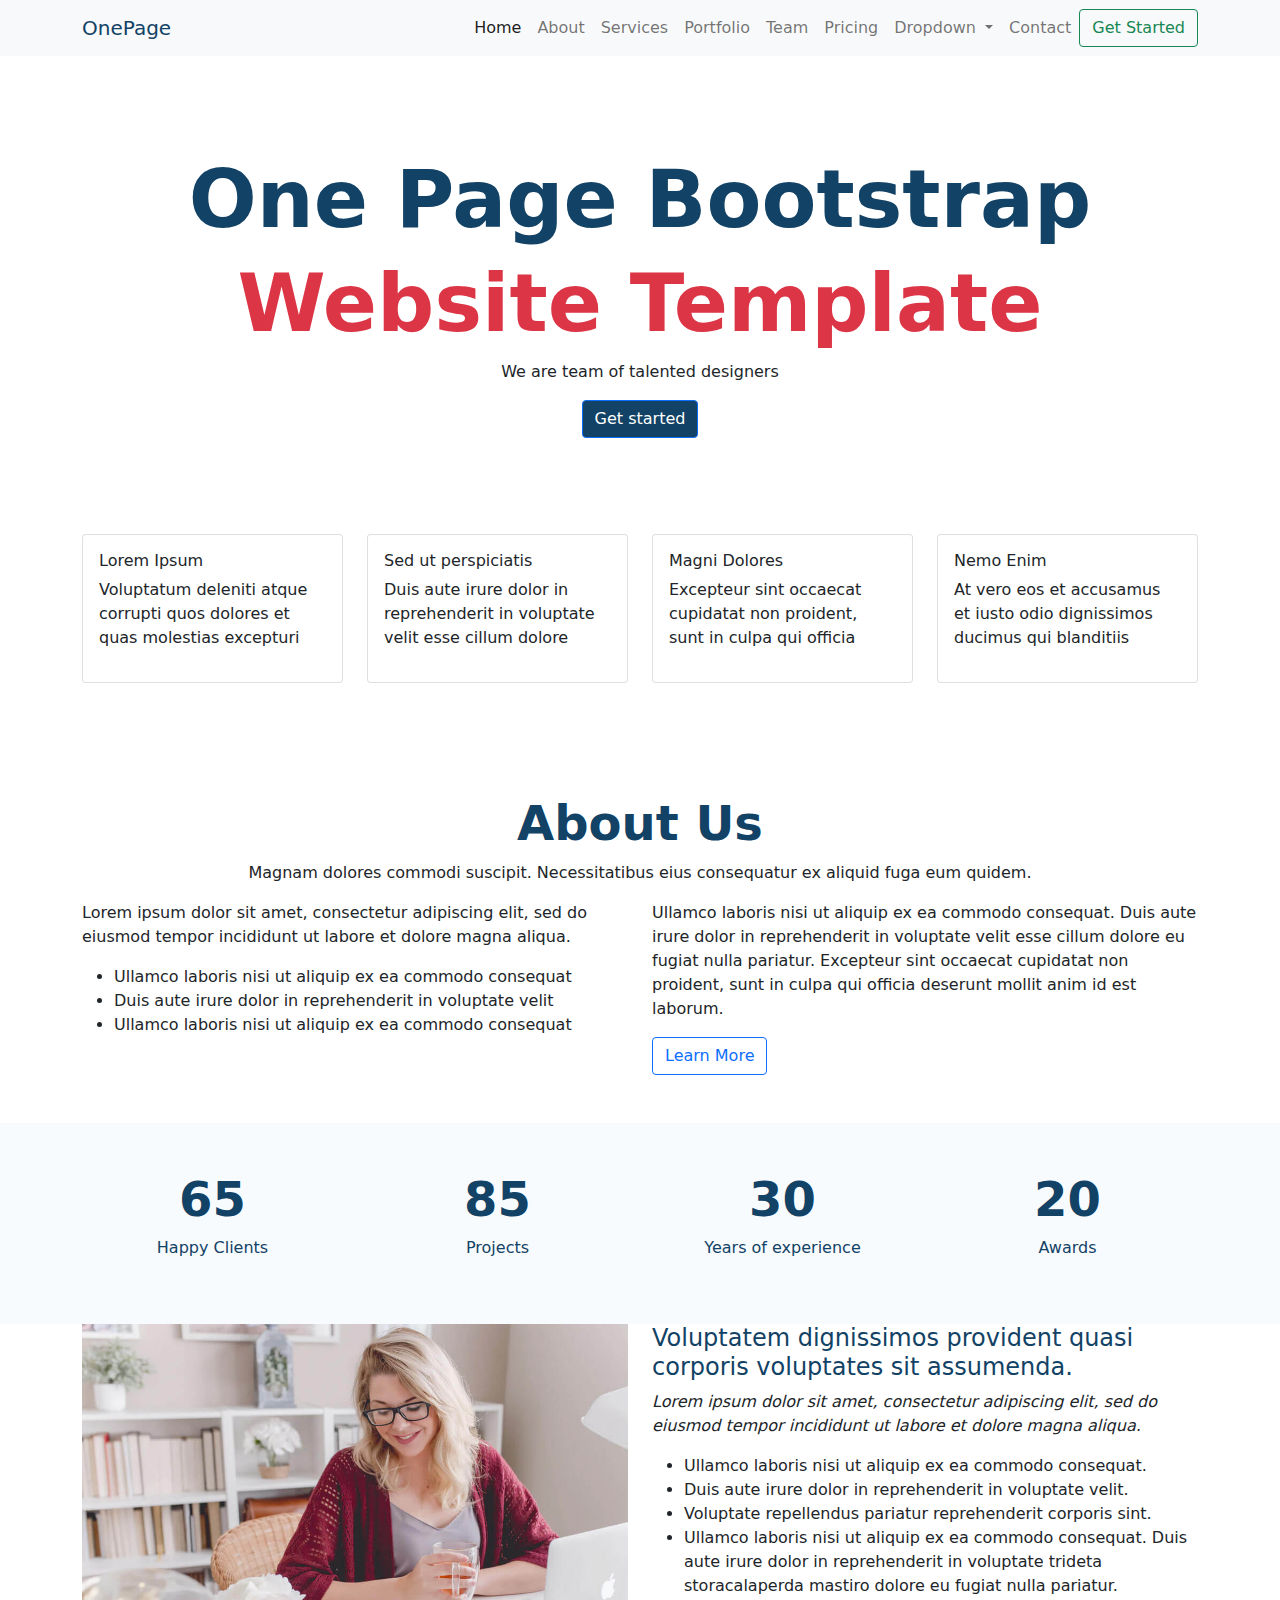
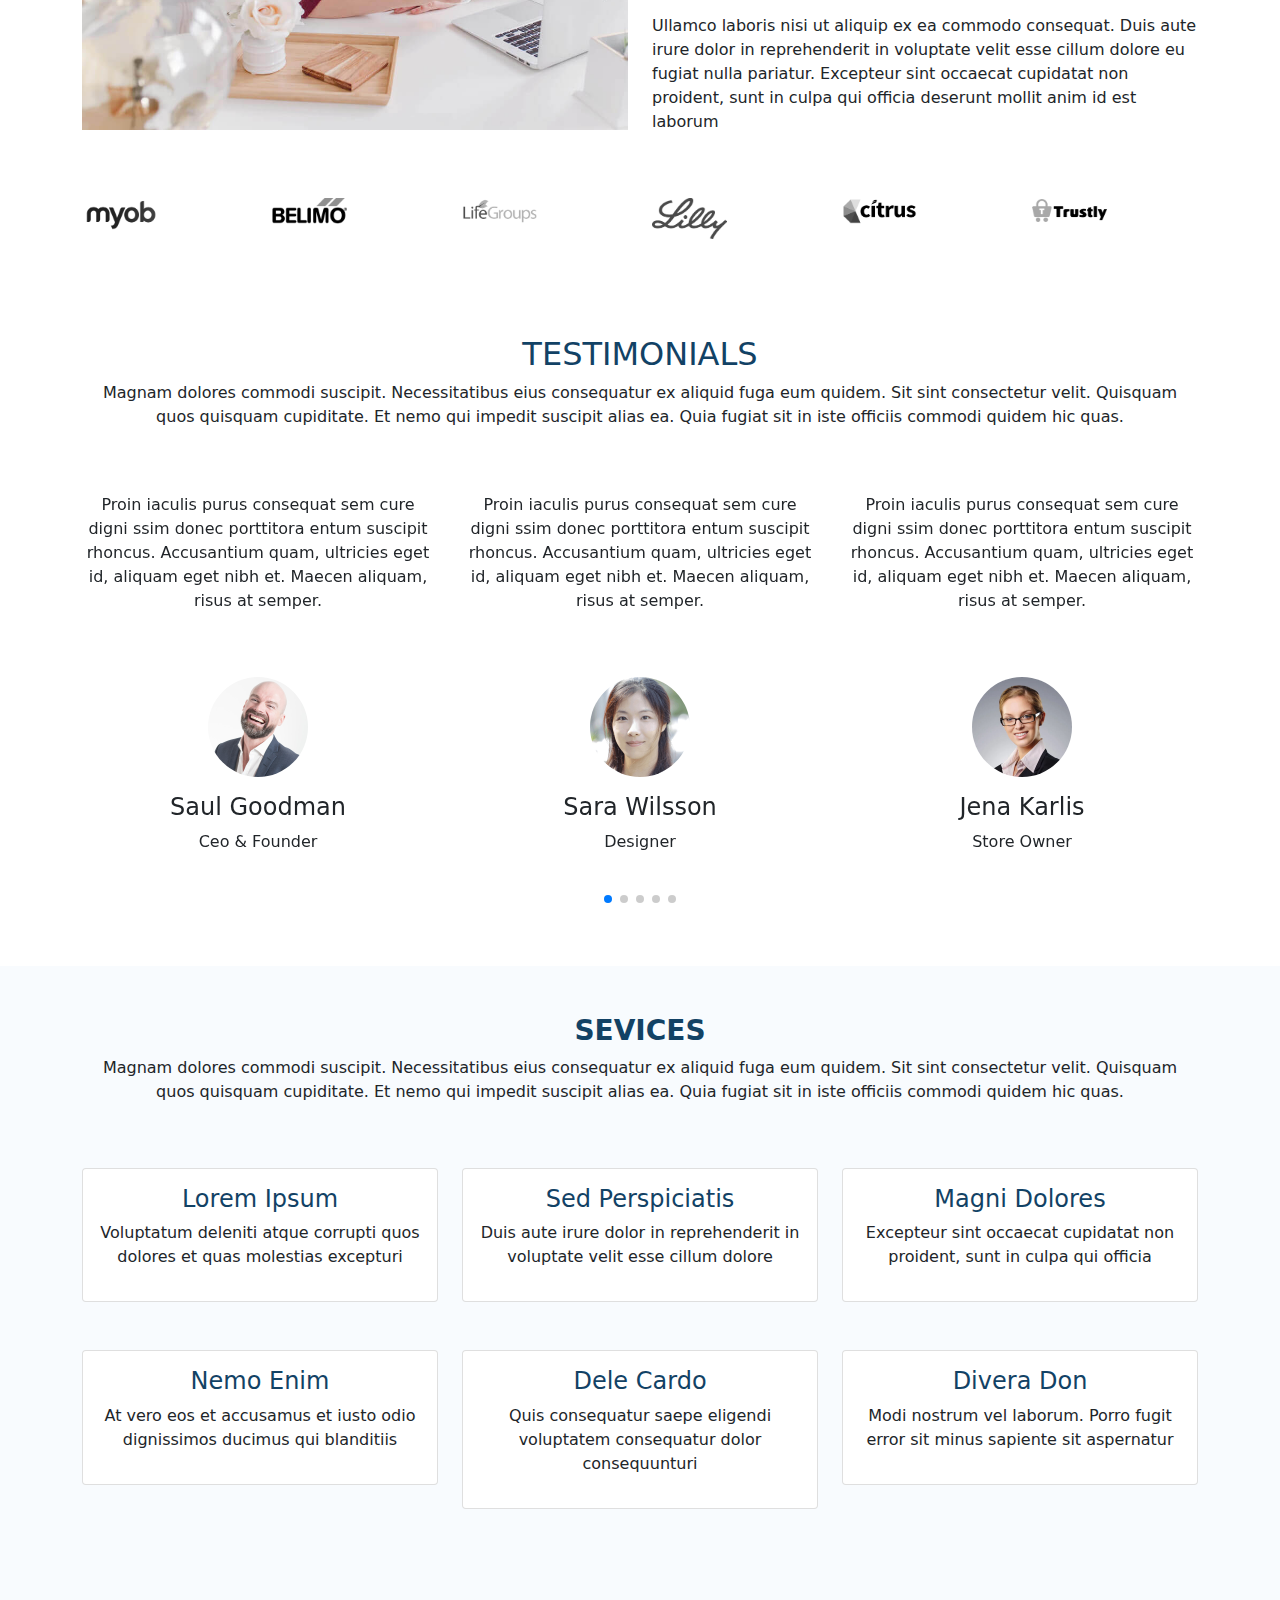
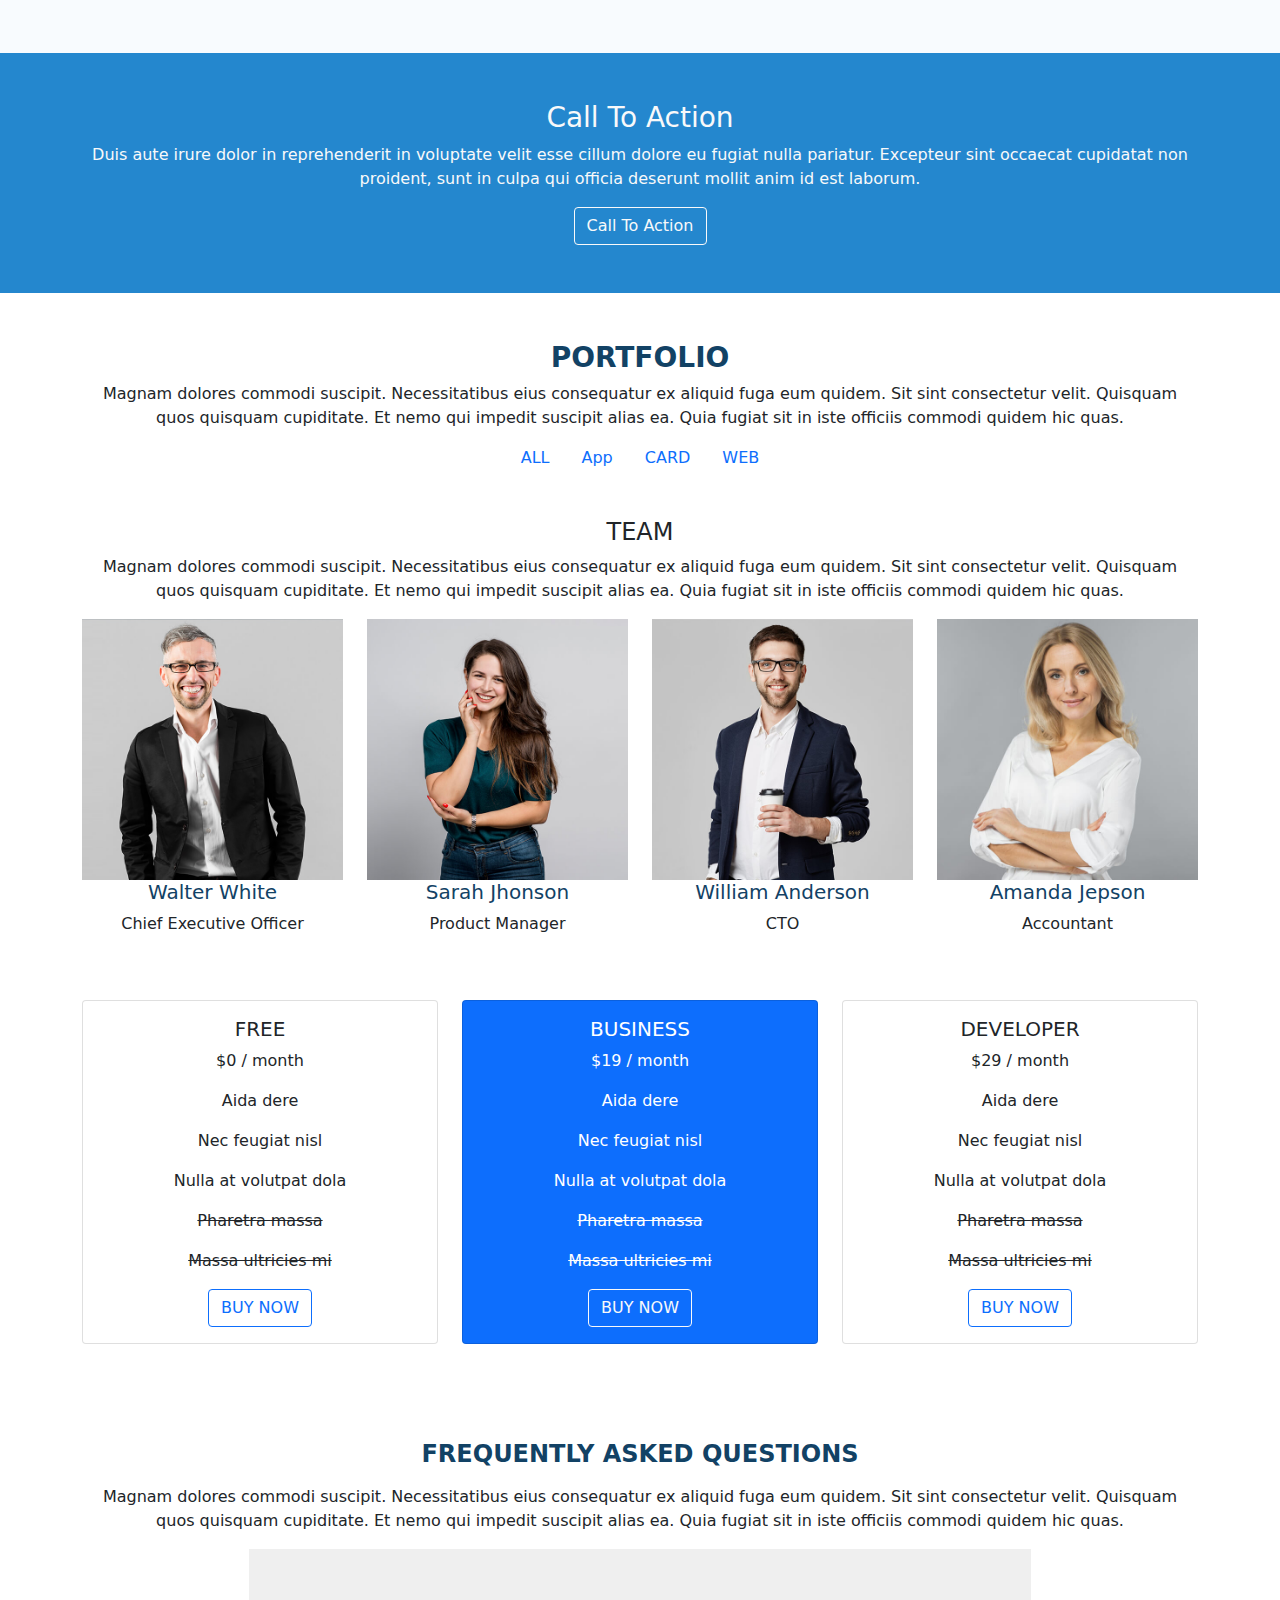
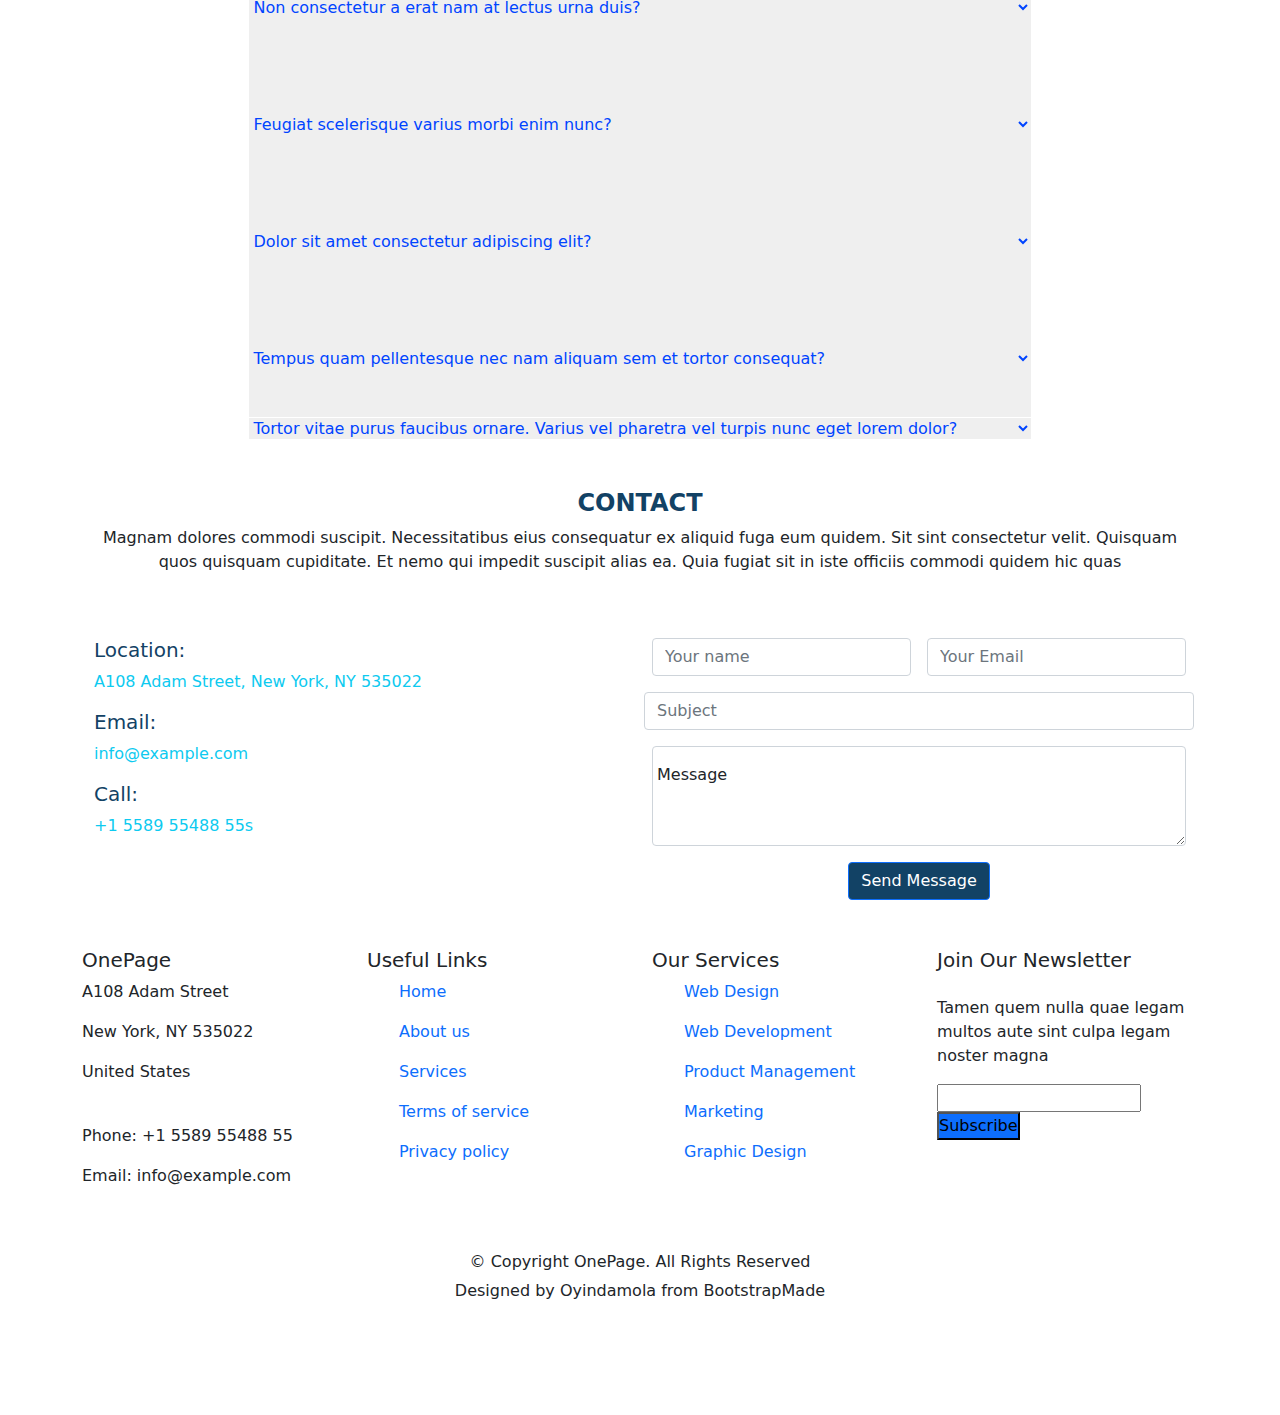
==== index.html @ b663d48e "chng" ====
<!DOCTYPE html>
<html lang="en">
<head>
    <meta charset="UTF-8">
    <meta http-equiv="X-UA-Compatible" content="IE=edge">
    <meta name="viewport" content="width=device-width, initial-scale=1.0">
    <link rel="stylesheet" href="css/bootstrap.min.css">
    <link rel="stylesheet" href="css/style.css">
    
    <!-- Link Swiper's CSS -->
    <link
      rel="stylesheet"
      href="https://unpkg.com/swiper/swiper-bundle.min.css">
    <title>OnePage</title>
</head>
<body>
    <section id="hero-section">
        <nav class="navbar navbar-expand-lg navbar-light bg-light">
            <div class="container">
              <a class="navbar-brand text-primary" href="#">OnePage</a>
              <button class="navbar-toggler" type="button" data-bs-toggle="collapse" data-bs-target="#navbarSupportedContent" aria-controls="navbarSupportedContent" aria-expanded="false" aria-label="Toggle navigation">
                <span class="navbar-toggler-icon"></span>
              </button>
              <div class="collapse navbar-collapse" id="navbarSupportedContent">
                <ul class="navbar-nav ms-auto mb-2 mb-lg-0">
                  <li class="nav-item">
                    <a class="nav-link active" aria-current="page" href="#hero">Home</a>
                  </li>
                  <li class="nav-item">
                    <a class="nav-link" href="#about us">About</a>
                  </li>
                  <li class="nav-item">
                    <a class="nav-link" href="#service">Services</a>
                  </li>
                  <li class="nav-item">
                    <a class="nav-link" href="#Portfolio">Portfolio</a>
                  </li>
                  <li class="nav-item">
                    <a class="nav-link" href="#team">Team</a>
                  </li>
                  <li class="nav-item">
                    <a class="nav-link" href="#pricing">Pricing</a>
                  </li>
                  <li class="nav-item dropdown">
                    <a class="nav-link dropdown-toggle" href="#" id="navbarDropdown" role="button" data-bs-toggle="dropdown" aria-expanded="false">
                      Dropdown
                    </a>
                    <ul class="dropdown-menu" aria-labelledby="navbarDropdown">
                      <li><a class="dropdown-item" href="#">Action</a></li>
                      <li><a class="dropdown-item" href="#">Another action</a></li>
                      <li><hr class="dropdown-divider"></li>
                      <li><a class="dropdown-item" href="#">Something else here</a></li>
                    </ul>
                  </li>
                  <li class="nav-item">
                    <a class="nav-link" href="#contact">Contact</a>
                  </li>
                </ul>
                  <button class="btn btn-outline-success" type="submit">Get Started</button>
              </div>
            </div>
          </nav>
    </section>
  <section id="tophero-section" class="py-5">
    <div class="container">
        <div class="text-center pt-5">
          <h1 class="text-primary display-1 fw-bold">One Page Bootstrap</h1>
          <h2 class="text-danger display-1 fw-bold">Website Template</h2>
          <p>We are team of talented designers</p>
          <button type="button" class="btn btn-primary">Get started</button>
        </div>
          </div>
  </section>
  <section class="card-section py-5">
<div class="container">
    <div class="row">
        <div class="col-lg-3 col-md-6 col-sm-12 mb-3">
        <div class="card">
            <div class="card-body">
                <h6>Lorem Ipsum</h6>
                <p>Voluptatum deleniti atque corrupti quos dolores et quas molestias excepturi</p>
                    </div>
        </div>
        </div>
        <div class="col-lg-3 col-md-6 col-sm-12 mb-3">
            <div class="card">
                <div class="card-body">
                    <h6>Sed ut perspiciatis</h6>
                    <p>Duis aute irure dolor in reprehenderit in voluptate velit esse cillum dolore</p>
                        </div>
            </div>
        </div>
        <div class="col-lg-3 col-md-6 col-sm-12 mb-3">
            <div class="card">
                <div class="card-body">
                    <h6>Magni Dolores</h6>
                    <p>Excepteur sint occaecat cupidatat non proident, sunt in culpa qui officia</p>
                        </div>
            </div>
        </div>
        <div class="col-lg-3 col-md-6 col-sm-12 mb-3">
            <div class="card">
                <div class="card-body">
                    <h6>Nemo Enim</h6>
                    <p>At vero eos et accusamus et iusto odio dignissimos ducimus qui blanditiis</p>
                        </div>
            </div>
        </div>
    </div>
</div>
  </section>
  <section class="About-section py-5">
    <div class="container">
        <div class="text-center">
            <h3 class="display-5 fw-bold text-primary">About Us</h3>
            <p>Magnam dolores commodi suscipit. Necessitatibus eius consequatur ex aliquid fuga eum quidem.</p>
        </div>
        <div>
            <div class="row">
                <div class="col-lg-6">
                    <p>Lorem ipsum dolor sit amet, consectetur adipiscing elit, sed do eiusmod tempor incididunt ut labore et dolore magna aliqua.</p>
                    <ul>
                        <li>Ullamco laboris nisi ut aliquip ex ea commodo consequat</li>
                        <li>Duis aute irure dolor in reprehenderit in voluptate velit</li>
                        <li>Ullamco laboris nisi ut aliquip ex ea commodo consequat</li>
                    </ul>
                </div>
                <div class="col-lg-6">
                    <p>Ullamco laboris nisi ut aliquip ex ea commodo consequat. Duis aute irure dolor in reprehenderit in voluptate velit esse cillum dolore eu fugiat nulla pariatur. Excepteur sint occaecat cupidatat non proident, sunt in culpa qui officia deserunt mollit anim id est laborum.</p>
               <a href="#" class="btn btn-outline-primary">Learn More</a>
                </div>
            </div>
        </div>
    </div>
  </section>
  <section class="count-section">
<div class="container py-5">
    <div class="row text-primary">
<div class="col-lg-3">
    <div class="count-box text-center">
        <h2 class="display-5 fw-bold">65</h2>
        <p>Happy Clients</p>
    </div>
</div>
<div class="col-lg-3">
    <div class="count-box text-center">
        <h2 class="display-5 fw-bold">85</h2>
        <p>Projects</p>
    </div>
</div>
<div class="col-lg-3">
    <div class="count-box text-center">
        <h2 class="display-5 fw-bold">30</h2>
        <p>Years of experience</p>
    </div>
</div>
<div class="col-lg-3">
    <div class="count-box text-center">
        <h2 class="display-5 fw-bold">20</h2>
        <p>Awards</p>
    </div>
</div>
    </div>
</div>
  </section>
  <section class="video-section">
<div class="container">
  <div class="row">
        <div class="col-lg-6">
        <div class="video-box">
            <img src="img/about-video.jpg" alt="video-box" class="img-fluid">
        </div>
        </div>
        <div class="col-lg-6">
            <div class="text-box">
            <h4 class="text-primary">Voluptatem dignissimos provident quasi corporis voluptates sit assumenda.</h4>
            <p class="fst-italic">Lorem ipsum dolor sit amet, consectetur adipiscing elit, sed do eiusmod tempor incididunt ut labore et dolore magna aliqua.</p>
            <ul>
                <li>Ullamco laboris nisi ut aliquip ex ea commodo consequat.</li>
                <li>Duis aute irure dolor in reprehenderit in voluptate velit.</li>
                <li>Voluptate repellendus pariatur reprehenderit corporis sint.</li>
                <li>Ullamco laboris nisi ut aliquip ex ea commodo consequat. Duis aute irure dolor in reprehenderit in voluptate trideta storacalaperda mastiro dolore eu fugiat nulla pariatur.</li>
            </ul>
            <p>Ullamco laboris nisi ut aliquip ex ea commodo consequat. Duis aute irure dolor in reprehenderit in voluptate velit esse cillum dolore eu fugiat nulla pariatur. Excepteur sint occaecat cupidatat non proident, sunt in culpa qui officia deserunt mollit anim id est laborum</p>
            </div>
        </div>
 </div>
</div>
  </section>
  <section class="client-section py-5">
    <div class="container ">
        <div class="row">
            <div class="col-lg-2 col-md-4 col-sm-6">
            <div class="image-box">
                <img src="img/client-1.png" alt="client-1" class="img-fluid">
            </div>
            </div>
            <div class="col-lg-2 col-md-4 col-sm-6">
                <div class="image-box">
                    <img src="img/client-2.png" alt="client-1" class="img-fluid">
                </div>
                </div>
                <div class="col-lg-2 col-md-4 col-sm-6">
                    <div class="image-box">
                        <img src="img/client-3.png" alt="client-1" class="img-fluid">
                    </div>
                    </div>
                    <div class="col-lg-2 col-md-4 col-sm-6">
                        <div class="image-box">
                            <img src="img/client-4.png" alt="client-1" class="img-fluid">
                        </div>
                        </div>
                        <div class="col-lg-2 col-md-4 col-sm-6">
                            <div class="image-box">
                                <img src="img/client-5.png" alt="client-1" class="img-fluid">
                            </div>
                            </div>
                            <div class="col-lg-2 col-md-4 col-sm-6">
                                <div class="image-box">
                                    <img src="img/client-6.png" alt="client-1" class="img-fluid">
                                </div>
                                </div>
        </div>
        
    </div>
  </section>
  <section class="testimonial-section py-5">
<div class="container">
    <div class="text-center">
        <h2 class="text-primary">TESTIMONIALS</h2>
        <p> Magnam dolores commodi suscipit. Necessitatibus eius consequatur ex aliquid fuga eum quidem. Sit sint consectetur velit. Quisquam quos quisquam cupiditate. Et nemo qui impedit suscipit alias ea. Quia fugiat sit in iste officiis commodi quidem hic quas.</p>
            <div class="slider-section ">
                <div class="swiper mySwiper">
                    <div class="swiper-wrapper">
                      <div class="swiper-slide py-5">
                        <div class="testimonial-box">
                        <div class="testiomony">
                            <p> Proin iaculis purus consequat sem cure digni ssim donec porttitora entum suscipit rhoncus. Accusantium quam, ultricies eget id, aliquam eget nibh et. Maecen aliquam, risus at semper. </p>
                            <div class="testimonial-person">
                                <img src="img/testimonials-1.jpg" alt="" class="mt-5">
                               <h4 class="pt-3">Saul Goodman</h4>
                               <p>Ceo & Founder</p>
                            </div>
                        </div>
                        </div>
                      </div>
                      <div class="swiper-slide py-5">
                        <div class="testimonial-box">
                        <div class="testiomony">
                            <p> Proin iaculis purus consequat sem cure digni ssim donec porttitora entum suscipit rhoncus. Accusantium quam, ultricies eget id, aliquam eget nibh et. Maecen aliquam, risus at semper. </p>
                            <div class="testimonial-person">
                                <img src="img/testimonials-2.jpg" alt="" class="mt-5">
                                <h4 class="pt-3">Sara Wilsson</h4>
                                <p>Designer</p>
                            </div>
                        </div>
                        </div>
                      </div>
                      <div class="swiper-slide py-5">
                        <div class="testimonial-box">
                        <div class="testiomony">
                            <p> Proin iaculis purus consequat sem cure digni ssim donec porttitora entum suscipit rhoncus. Accusantium quam, ultricies eget id, aliquam eget nibh et. Maecen aliquam, risus at semper. </p>
                            <div class="testimonial-person">
                                <img src="img/testimonials-3.jpg" alt="" class="mt-5">
                                <h4 class="pt-3">Jena Karlis</h4>
                                <p>Store Owner</p>
                            </div>
                        </div>
                        </div>
                      </div>
                      <div class="swiper-slide py-5">
                        <div class="testimonial-box">
                        <div class="testiomony">
                            <p> Proin iaculis purus consequat sem cure digni ssim donec porttitora entum suscipit rhoncus. Accusantium quam, ultricies eget id, aliquam eget nibh et. Maecen aliquam, risus at semper. </p>
                            <div class="testimonial-person">
                                <img src="img/testimonials-4.jpg" alt="" class="mt-5">
                                <h4 class="pt-3">Matt Brandon</h4>
                                <p>Freelancer</p>
                            </div>
                        </div>
                        </div>
                      </div>
                      <div class="swiper-slide py-5">
                        <div class="testimonial-box">
                        <div class="testiomony">
                            <p> Proin iaculis purus consequat sem cure digni ssim donec porttitora entum suscipit rhoncus. Accusantium quam, ultricies eget id, aliquam eget nibh et. Maecen aliquam, risus at semper. </p>
                            <div class="testimonial-person">
                                <img src="img/testimonials-5.jpg" alt="" class="mt-5">
                                <h4 class="pt-3">John Larson</h4>
                                <p>Entrepreneur</p>
                            </div>
                        </div>
                        </div>
                      </div>
                      <div class="swiper-slide py-5">
                        <div class="testimonial-box">
                        <div class="testiomony">
                            <p> Proin iaculis purus consequat sem cure digni ssim donec porttitora entum suscipit rhoncus. Accusantium quam, ultricies eget id, aliquam eget nibh et. Maecen aliquam, risus at semper. </p>
                            <div class="testimonial-person">
                                <img src="img/testimonials-1.jpg" alt="" class="mt-5">
                                <h4 class="pt-3">Saul Goodman</h4>
                                <p>Ceo & Founder</p>
                            </div>
                        </div>
                        </div>
                      </div>
                      <div class="swiper-slide py-5">
                        <div class="testimonial-box">
                        <div class="testiomony">
                            <p> Proin iaculis purus consequat sem cure digni ssim donec porttitora entum suscipit rhoncus. Accusantium quam, ultricies eget id, aliquam eget nibh et. Maecen aliquam, risus at semper. </p>
                            <div class="testimonial-person">
                                <img src="img/testimonials-2.jpg" alt="" class="mt-5">
                                <h4 class="pt-3">Sara Wilsson</h4>
                                <p>Designer</p>
                            </div>
                        </div>
                        </div>
                      </div>
                    </div>
                    <div class="swiper-pagination  "></div>
                  </div>
            </div>
    </div>
</div>
  </section>
  <section class="services-section py-5">
<div class="container">
    <div class="text-center">
        <h3 class="text-primary fw-bold">SEVICES</h3>
        <p>Magnam dolores commodi suscipit. Necessitatibus eius consequatur ex aliquid fuga eum quidem. Sit sint consectetur velit. Quisquam quos quisquam cupiditate. Et nemo qui impedit suscipit alias ea. Quia fugiat sit in iste officiis commodi quidem hic quas.
        </p>
        <div class="icon-box py-5">
            <div class="row">
     <div class="col-lg-4 col-md-6">
                <div class="card ">
                    <div class="card-body ">
                        <h4 class="text-primary">Lorem Ipsum</h4>
                        <p>Voluptatum deleniti atque corrupti quos dolores et quas molestias excepturi</p>
                    </div>
                </div>
        </div>
        <div class="col-lg-4 col-md-6">
            <div class="card">
                <div class="card-body">
                    <h4 class="text-primary">Sed Perspiciatis</h4>
                    <p>Duis aute irure dolor in reprehenderit in voluptate velit esse cillum dolore</p>
                </div>
            </div>
    </div>
    <div class="col-lg-4 col-md-6">
        <div class="card">
            <div class="card-body">
                <h4 class="text-primary">Magni Dolores</h4>
                <p>Excepteur sint occaecat cupidatat non proident, sunt in culpa qui officia</p>
            </div>
        </div>
</div>
            </div>
  <div class="icon-box py-5">
    <div class="row">
        <div class="col-lg-4 col-md-6">
              <div class="card">
                  <div class="card-body">
                      <h4 class="text-primary">Nemo Enim</h4>
                      <p>At vero eos et accusamus et iusto odio dignissimos ducimus qui blanditiis</p>
                  </div>
              </div>
      </div>
      <div class="col-lg-4 col-md-6">
          <div class="card">
              <div class="card-body">
                  <h4 class="text-primary">Dele Cardo</h4>
                  <p>Quis consequatur saepe eligendi voluptatem consequatur dolor consequunturi</p>
              </div>
          </div>
  </div>
  <div class="col-lg-4 col-md-6">
      <div class="card">
          <div class="card-body">
              <h4 class="text-primary">Divera Don</h4>
              <p>Modi nostrum vel laborum. Porro fugit error sit minus sapiente sit aspernatur</p>
          </div>
      </div>
</div>
          </div>
  </div>
        </div>
    </div>
</div>
  </section>
  <section class="call-to-action py-5">
<div class="container">
    <div class="text-center ">
        <h3 class="text-light">Call To Action</h3>
        <p class="text-light">Duis aute irure dolor in reprehenderit in voluptate velit esse cillum dolore eu fugiat nulla pariatur. Excepteur sint occaecat cupidatat non proident, sunt in culpa qui officia deserunt mollit anim id est laborum.</p>
        <button class="btn btn-outline-light">Call To Action</button>
    </div>
</div>
  </section>
  <section class="portfolio-section py-5">
    <div class="container">
<div class="text-center">
    <h3 class="text-primary fw-bold ">PORTFOLIO</h3>
<p>Magnam dolores commodi suscipit. Necessitatibus eius consequatur ex aliquid fuga eum quidem. Sit sint consectetur velit. Quisquam quos quisquam cupiditate. Et nemo qui impedit suscipit alias ea. Quia fugiat sit in iste officiis commodi quidem hic quas.</p>
<div class="d-flex">
    <a class="text-decoration-none px-3" href="all">ALL</a>
    <a  class="text-decoration-none px-3"href="">App</a>
    <a class="text-decoration-none px-3"href="card">CARD</a>
    <a class="text-decoration-none px-3" href="web">WEB</a>
</div>
</div>
<div></div>
    </div>
  </section>
  <section class="team-section">
    <div class="container">
        <div class="text-center">
            <h4>TEAM</h4>
            <p>Magnam dolores commodi suscipit. Necessitatibus eius consequatur ex aliquid fuga eum quidem. Sit sint consectetur velit. Quisquam quos quisquam cupiditate. Et nemo qui impedit suscipit alias ea. Quia fugiat sit in iste officiis commodi quidem hic quas.</p>
        </div>
        <div class="team-image">
            <div class="row">
                <div class="col-lg-3">
                    <div>
                        <img src="img/team-1.jpg" alt="" class="img-fluid">
                    </div>
                    <div class="text-center">
                        <h5 class="text-primary">Walter White</h5>
                        <p>Chief Executive Officer</p>
                    </div>
                </div>
                <div class="col-lg-3">
                    <div>
                        <img src="img/team-2.jpg" alt="" class="img-fluid">
                    </div>
                    <div class="text-center">
                        <h5 class="text-primary">Sarah Jhonson</h5>
                        <p>Product Manager</p>
                    </div>
                </div>
                <div class="col-lg-3">
                    <div>
                        <img src="img/team-3.jpg" alt="" class="img-fluid">
                    </div>
                    <div  class="text-center">
                        <h5 class="text-primary">William Anderson</h5>
                        <p>CTO</p>
                    </div>
                </div>
                <div class="col-lg-3">
                    <div>
                        <img src="img/team-4.jpg" alt="" class="img-fluid">
                    </div>
                    <div class="text-center">
                        <h5 class="text-primary">Amanda Jepson</h5>
                        <p>Accountant</p>
                    </div>
                </div>
            </div>

        </div>
    </div>
  </section>
  <section class="pricing-section py-5">
<div class="container">
    <div class="row">
        <div class="col-lg-4">
<div class="card">
    <div class="card-body">
  <div class="text-center">
    <h5 >FREE</h5>
    <p>$0 / month</p>
    <p>Aida dere</p>
    <p>Nec feugiat nisl</p>
    <p>Nulla at volutpat dola</p>
    <p> <del> Pharetra massa</del></p>
    <p> <del> Massa ultricies mi</del></p>
    <a class="btn btn-outline-primary">BUY NOW</a>
  </div>
    </div>
</div>
        </div>
        <div class="col-lg-4">
            <div class="card bg-primary text-white">
            <div class="card-body">
                <div class="text-center">
                    <h5>BUSINESS</h5>
                <p>$19 / month</p>
                <p>Aida dere</p>
                <p>Nec feugiat nisl</p>
                <p>Nulla at volutpat dola</p>
                <p> <del> Pharetra massa</del></p>
                <p> <del> Massa ultricies mi</del></p>
                <a class="btn btn-outline-light">BUY NOW</a>
              </div>
                </div>
            </div>
            </div>
            <div class="col-lg-4">
                <div class="card">
                <div class="card-body">
                    <div class="text-center">
                        <h5>DEVELOPER</h5>
                    <p>$29 / month</p>
                    <p>Aida dere</p>
                    <p>Nec feugiat nisl</p>
                    <p>Nulla at volutpat dola</p>
                    <p> <del> Pharetra massa</del></p>
                    <p> <del> Massa ultricies mi</del></p>
                    <a class="btn btn-outline-primary">BUY NOW</a>
                  </div>
                    </div>
                </div>
                </div>
    </div>
  
    </div>
</div>
  </section>
  <section class="faq-section py-5">
    <div class="container">
        <div class="text-center">
            <h4 class="text-primary mb-3 fw-bold">FREQUENTLY ASKED QUESTIONS</h4>
            <p>Magnam dolores commodi suscipit. Necessitatibus eius consequatur ex aliquid fuga eum quidem. 
                Sit sint consectetur velit. Quisquam quos quisquam cupiditate. Et nemo qui impedit suscipit 
                alias ea. Quia fugiat sit in iste officiis commodi quidem hic quas.</p>
        </div>
        <div class="text-center">

<select class="faq-list py-5">
    <option value=''>Non consectetur a erat nam at lectus urna duis?</option>
    <option value="">Feugiat pretium nibh ipsum consequat. Tempus iaculis urna id volutpat lacus laoreet non curabitur gravida. Venenatis lectus magna fringilla urna porttitor rhoncus dolor purus non.</option>
</select>
<select class="faq-list py-5">
    <option value=''>Feugiat scelerisque varius morbi enim nunc?</option>
    <option value="">Dolor sit amet consectetur adipiscing elit pellentesque habitant morbi. Id interdum velit laoreet id donec ultrices. Fringilla phasellus faucibus scelerisque eleifend donec pretium. Est pellentesque elit ullamcorper dignissim. Mauris ultrices eros in cursus turpis massa tincidunt dui.</option>
</select>
<select class="faq-list py-5">
    <option value=''>Dolor sit amet consectetur adipiscing elit?</option>
    <option value="">Eleifend mi in nulla posuere sollicitudin aliquam ultrices sagittis orci. Faucibus pulvinar elementum integer enim. Sem nulla pharetra diam sit amet nisl suscipit. Rutrum tellus pellentesque eu tincidunt. Lectus urna duis convallis convallis tellus. Urna molestie at elementum eu facilisis sed odio morbi quis.</option>
</select>
<select class="faq-list py-5">
    <option value=''>Tempus quam pellentesque nec nam aliquam sem et tortor consequat?</option>
    <option value="">Molestie a iaculis at erat pellentesque adipiscing commodo. Dignissim suspendisse in est ante in. Nunc vel risus commodo viverra maecenas accumsan. Sit amet nisl suscipit adipiscing bibendum est. Purus gravida quis blandit turpis cursus in.</option>
</select>
<select class="faq-list py">
    <option value=''>Tortor vitae purus faucibus ornare. Varius vel pharetra vel turpis nunc eget lorem dolor?</option>
    <option value="">Laoreet sit amet cursus sit amet dictum sit amet justo. Mauris vitae ultricies leo integer malesuada nunc vel. Tincidunt eget nullam non nisi est sit amet. Turpis nunc eget lorem dolor sed. Ut venenatis tellus in metus vulputate eu scelerisque.</option>
</select>
        </div>
    </div>
  </section>
  <section class="contact-section">
    <div class="container">
<div class="text-center">
    <h4 class="text-primary fw-bold">CONTACT</h4>
    <p>Magnam dolores commodi suscipit. Necessitatibus eius consequatur ex aliquid fuga eum quidem. Sit sint consectetur velit. Quisquam quos quisquam cupiditate. Et nemo qui impedit suscipit alias ea. Quia fugiat sit in iste officiis commodi quidem hic quas</p>
</div>
<div class="container">
    <div class="row py">
        <div class="col-lg-6 pt-5">
            <h5 class="text-primary">Location:</h5>
            <p class="text-info">A108 Adam Street, New York, NY 535022</p>
        
        <div>
            <h5 class="text-primary">Email:</h5>
            <p class="text-info">info@example.com</p>
        </div>
        <div>
            <h5 class="text-primary">Call:</h5>
            <p class="text-info">+1 5589 55488 55s</p>
        </div>
    </div>
    <div class="col-lg-6 pt-5">
        <div class="row g-3">
            <div class="col">
              <input type="text" class="form-control" placeholder="Your name" aria-label="Your name">
            </div>
            <div class="col">
              <input type="text" class="form-control" placeholder="Your Email" aria-label=" Your Email">
            </div>
            <input type="text" class="form-control" placeholder="Subject" aria-label=" Subject">
            <div class="form-floating">
                <textarea class="form-control" placeholder="Leave a comment here" id="floatingTextarea2" style="height: 100px"></textarea>
                <label for="floatingTextarea2">Message</label>
               <div class="text-center pt-3">
                <button type="button" class="btn btn-primary">Send Message</button>
               </div>
              </div>
          </div>
    </div>
    </div>
</div>
  </section>
  <section class="footer-section py-5">
    <div class="container">
        <div class="row">
            <div class="col-lg-3">
                <h5>OnePage</h5>
                <p>A108 Adam Street</p>
                <p>New York, NY 535022</p>
                <p>United States</p>
                <div class="pt-4">
                    <p>Phone: +1 5589 55488 55</p>
                    <p>Email: info@example.com</p>
                </div>
            </div>
            <div class="col-lg-3 ">
              <h5>Useful Links</h5>
              <ul class="links">
                <li class="pb-3"><a href=""  class="text-decoration-none"> Home</a></li>
                <li class="pb-3"><a href=""  class="text-decoration-none">About us</a></li>
                <li class="pb-3"><a href=""  class="text-decoration-none">Services</a></li>
                <li class="pb-3"><a href=""  class="text-decoration-none">Terms of service</a></li>
                <li class="pb-3"><a href=""  class="text-decoration-none"> Privacy policy</a></li>
              </ul>
            </div>
            <div class="col-lg-3 ">
                <h5>Our Services</h5>
                <ul class="links">
                  <li class="pb-3"><a href="" class="text-decoration-none" >Web Design</a></li>
                  <li class="pb-3"><a href=""  class="text-decoration-none" > Web Development</a></li>
                  <li class="pb-3"><a href=""  class="text-decoration-none">Product Management</a></li>
                  <li class="pb-3"><a href=""  class="text-decoration-none"> Marketing</a></li>
                  <li class="pb-3"><a href=""  class="text-decoration-none">  Graphic Design</a></li>
                </ul>
              </div>
              <div class="col-lg-3">
               <h5>Join Our Newsletter</h5>
               <p class="pt-3">Tamen quem nulla quae legam multos aute sint culpa legam noster magna</p>
               <form action="" method="post"> <input type="email" name="email"><input type="submit" value="Subscribe" class="bg-primary"></form>
              </div>
        </div>
        <div class="text-center py-5">
            <h6>© Copyright OnePage. All Rights Reserved</h6>
            <p>Designed by Oyindamola from BootstrapMade</p>
        </div>
    </div>
  </section>
    <script src="js/bootstrap.js"></script>
    <script src="https://unpkg.com/swiper/swiper-bundle.min.js"></script>

    <!-- Initialize Swiper -->
    <script>
      var swiper = new Swiper(".mySwiper", {
        slidesPerView: 3,
        spaceBetween: 30,
        pagination: {
          el: ".swiper-pagination",
          clickable: true,
        },
      });
    </script>
</body>
</html>
---- css/style.css ----
*{
    margin: 0;
    padding: 0;
    box-sizing: border-box;
}

.text-primary {
    color: #124265 !important;
}

.btn-primary {
    background-color: #124265 !important;
}

#tophero-section, .card-section {
    background:linear-gradient( 45deg rgba(255, 255, 255, 0.8)) url(../img/hero-bg.jpg) no-repeat;
    background-size: cover;
    background-position: center;
    background-attachment: fixed;
}

/* #tophero-section::before{
    content: "";
    background: rgba(255, 255, 255, 0.8);
} */

.count-section {
    background-color: #f8fbfe;
}

.client-section img {
max-width: 45%;
filter: grayscale(100);
transition: all 0.4s ease-in-out;
}

.client-section img:hover {
    filter: grayscale(0);
    transform: scale(1.15);
    }

    .testimonial-person {
        text-align: center;

    }
    

    .testimonial-person img {
     height: 100px;
     width: 100px;
     border-radius: 50%;
        
    }


.swiper-pagination {
    transition: .3s;
    transform: translate3d(0,0,0);
    z-index: 10;
}

.services-section {
    background-color: rgb(248, 251, 254);;
}

.call-to-action {
    background-color:  rgb(36, 135, 206) ;
}

.d-flex {
  text-decoration: none !important; 
  justify-content: center;
}

.faq-list {
    max-width: 70%;
    border: none;
    color: rgb(0, 68, 255);
}

/* .faq-list option:hover {
    filter: grayscale(0);
    transform: scale(1.15);
} */

.links {
    text-decoration: none !important;
    list-style: none !important;
}
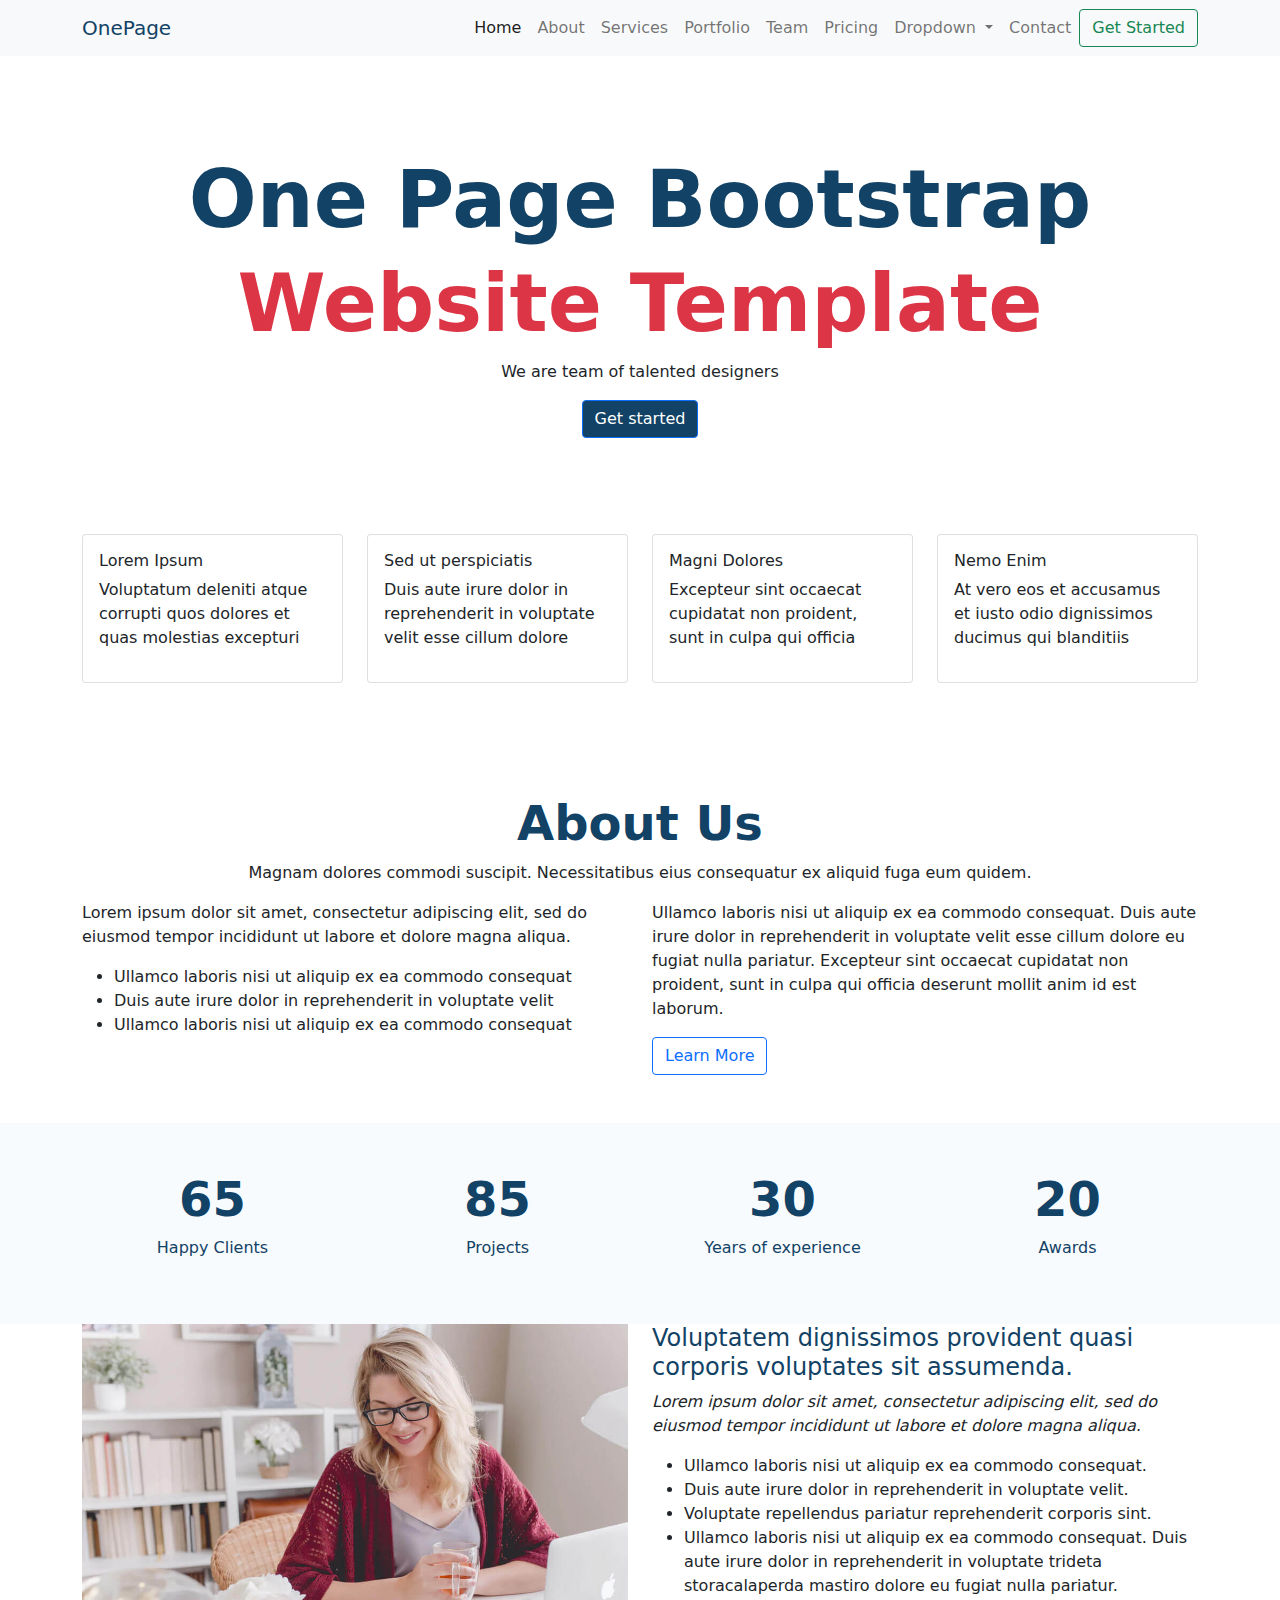
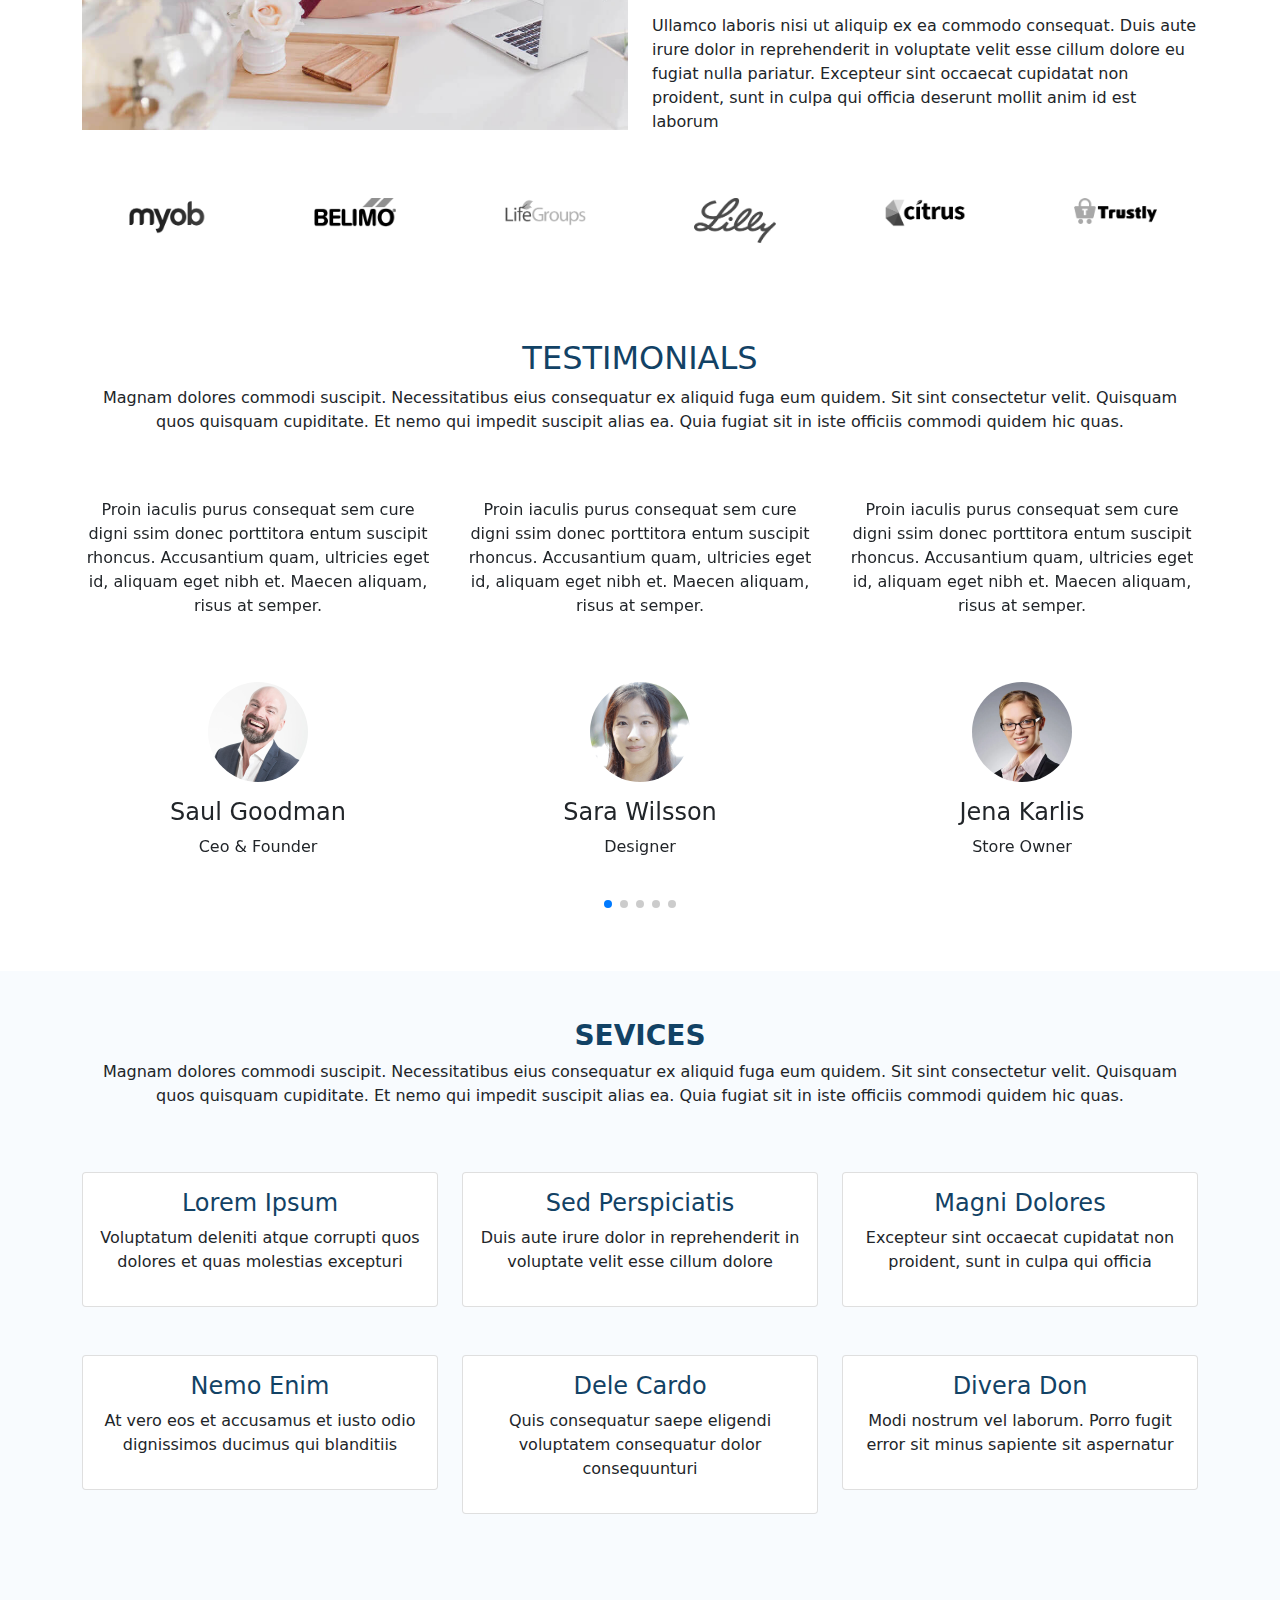
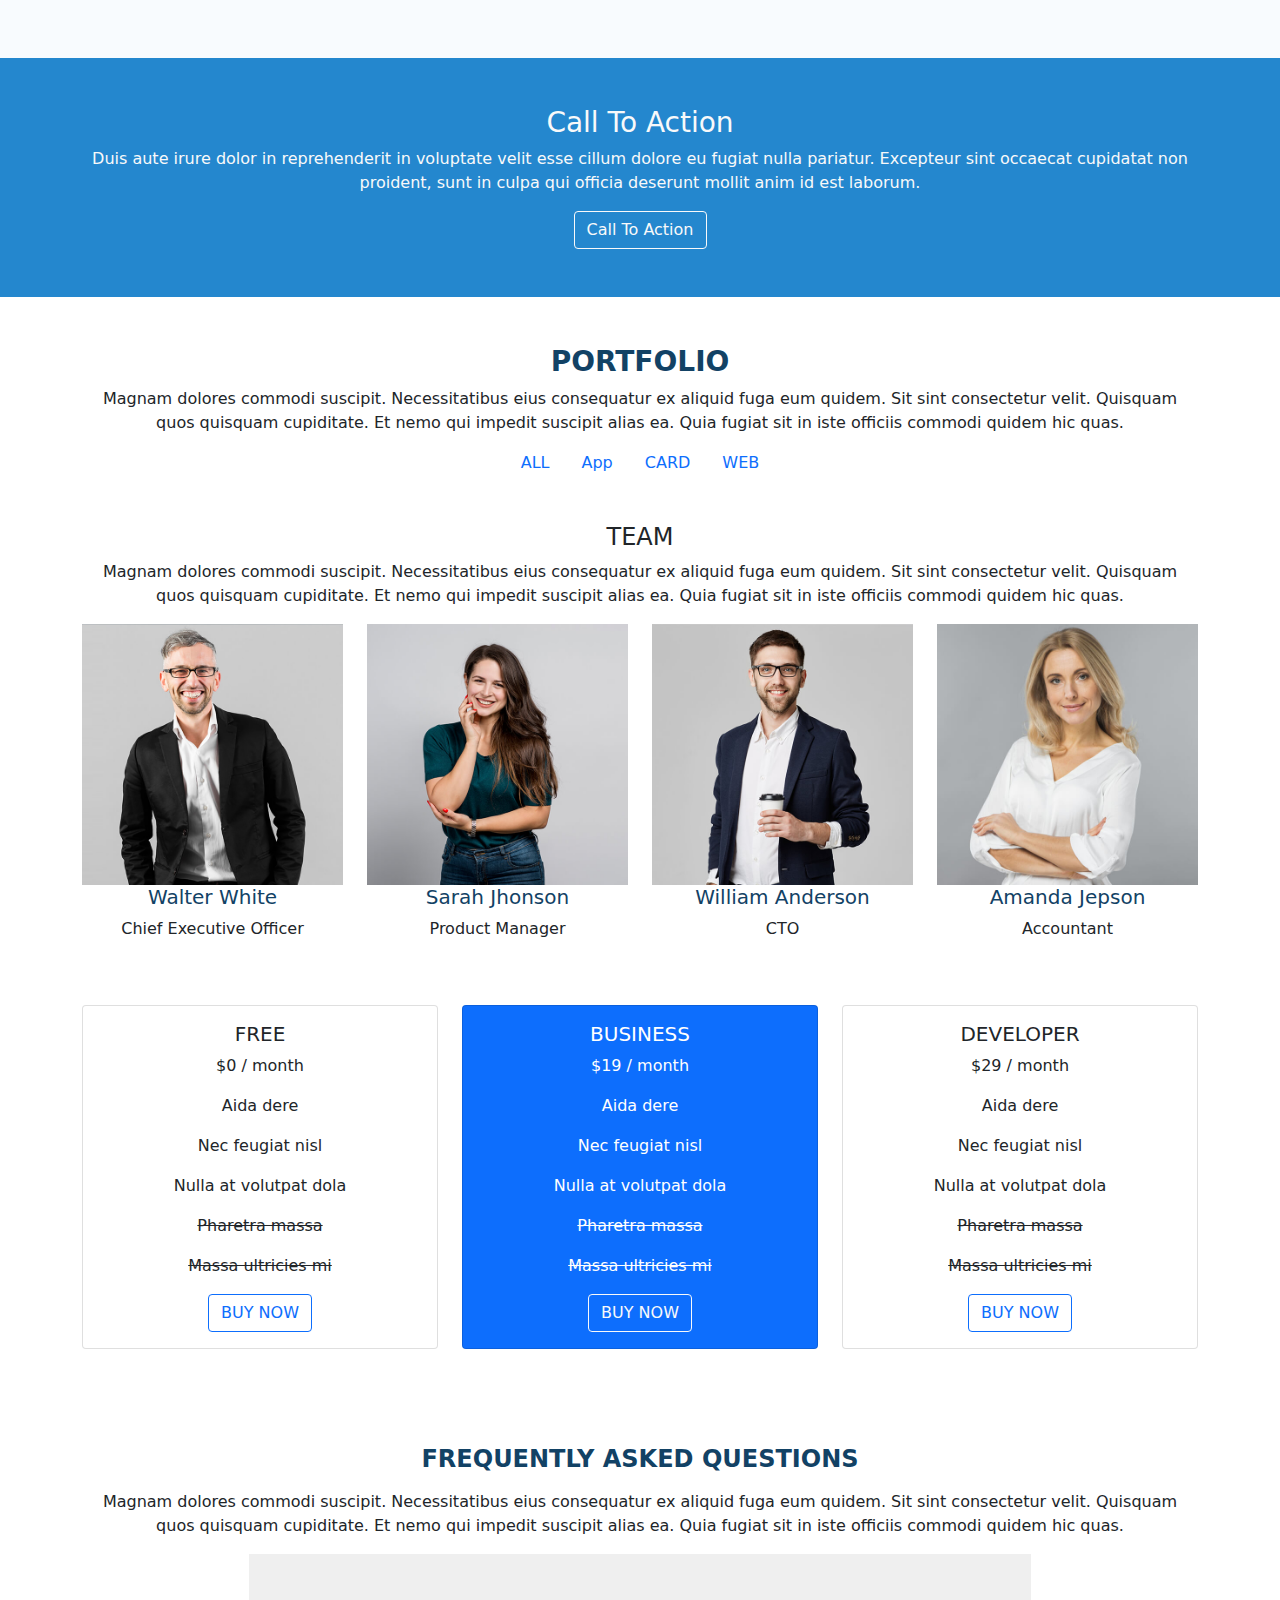
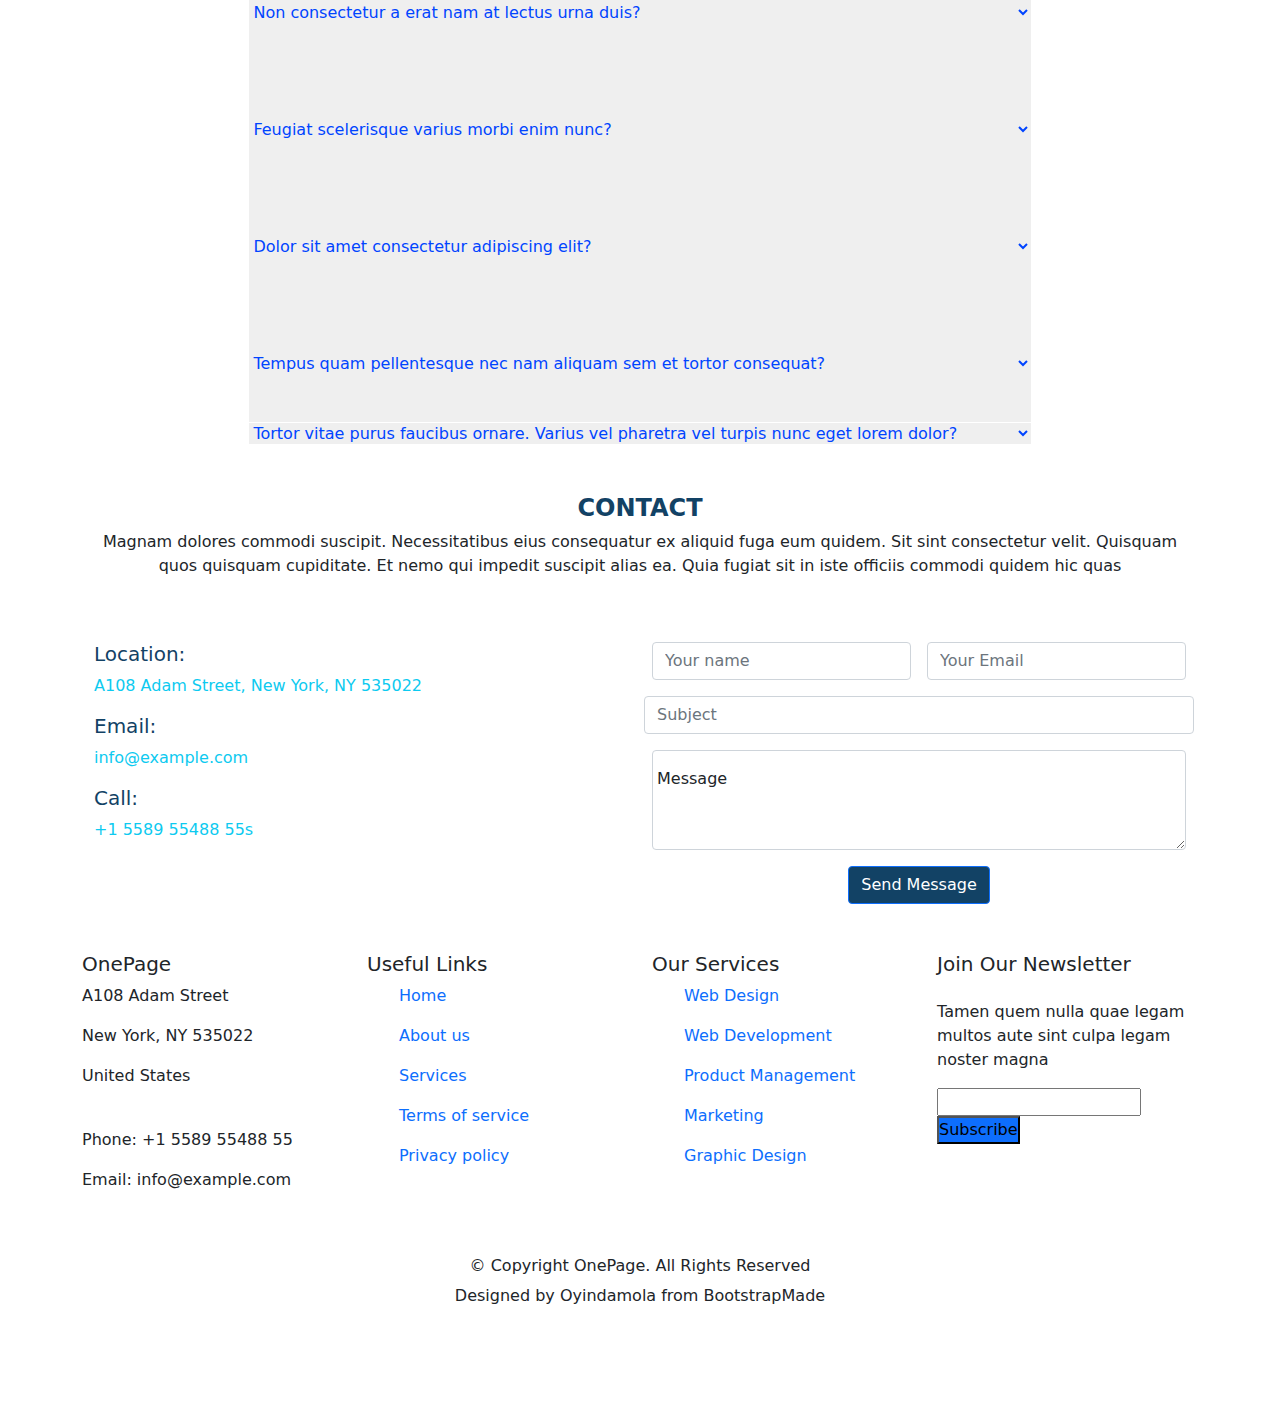
==== commit 2d81700a: "changes" ====
--- a/index.html
+++ b/index.html
@@ -189,38 +189,40 @@
   </section>
   <section class="client-section py-5">
     <div class="container ">
-        <div class="row">
-            <div class="col-lg-2 col-md-4 col-sm-6">
+     <div class="text-center">
+           <div class="row ">
+            <div class="col-lg-2 col-md-4 col-6">
             <div class="image-box">
                 <img src="img/client-1.png" alt="client-1" class="img-fluid">
             </div>
             </div>
-            <div class="col-lg-2 col-md-4 col-sm-6">
+            <div class="col-lg-2 col-md-4 col-6">
                 <div class="image-box">
                     <img src="img/client-2.png" alt="client-1" class="img-fluid">
                 </div>
                 </div>
-                <div class="col-lg-2 col-md-4 col-sm-6">
+                <div class="col-lg-2 col-md-4 col-6">
                     <div class="image-box">
                         <img src="img/client-3.png" alt="client-1" class="img-fluid">
                     </div>
                     </div>
-                    <div class="col-lg-2 col-md-4 col-sm-6">
+                    <div class="col-lg-2 col-md-4 col-6">
                         <div class="image-box">
                             <img src="img/client-4.png" alt="client-1" class="img-fluid">
                         </div>
                         </div>
-                        <div class="col-lg-2 col-md-4 col-sm-6">
+                        <div class="col-lg-2 col-md-4 col-6">
                             <div class="image-box">
                                 <img src="img/client-5.png" alt="client-1" class="img-fluid">
                             </div>
                             </div>
-                            <div class="col-lg-2 col-md-4 col-sm-6">
+                            <div class="col-lg-2 col-md-4 col-6">
                                 <div class="image-box">
                                     <img src="img/client-6.png" alt="client-1" class="img-fluid">
                                 </div>
                                 </div>
         </div>
+     </div>
         
     </div>
   </section>
@@ -331,7 +333,7 @@
         </p>
         <div class="icon-box py-5">
             <div class="row">
-     <div class="col-lg-4 col-md-6">
+     <div class="col-lg-4 col-md6">
                 <div class="card ">
                     <div class="card-body ">
                         <h4 class="text-primary">Lorem Ipsum</h4>
--- a/css/style.css
+++ b/css/style.css
@@ -29,7 +29,7 @@
 }
 
 .client-section img {
-max-width: 45%;
+max-width: 50%;
 filter: grayscale(100);
 transition: all 0.4s ease-in-out;
 }
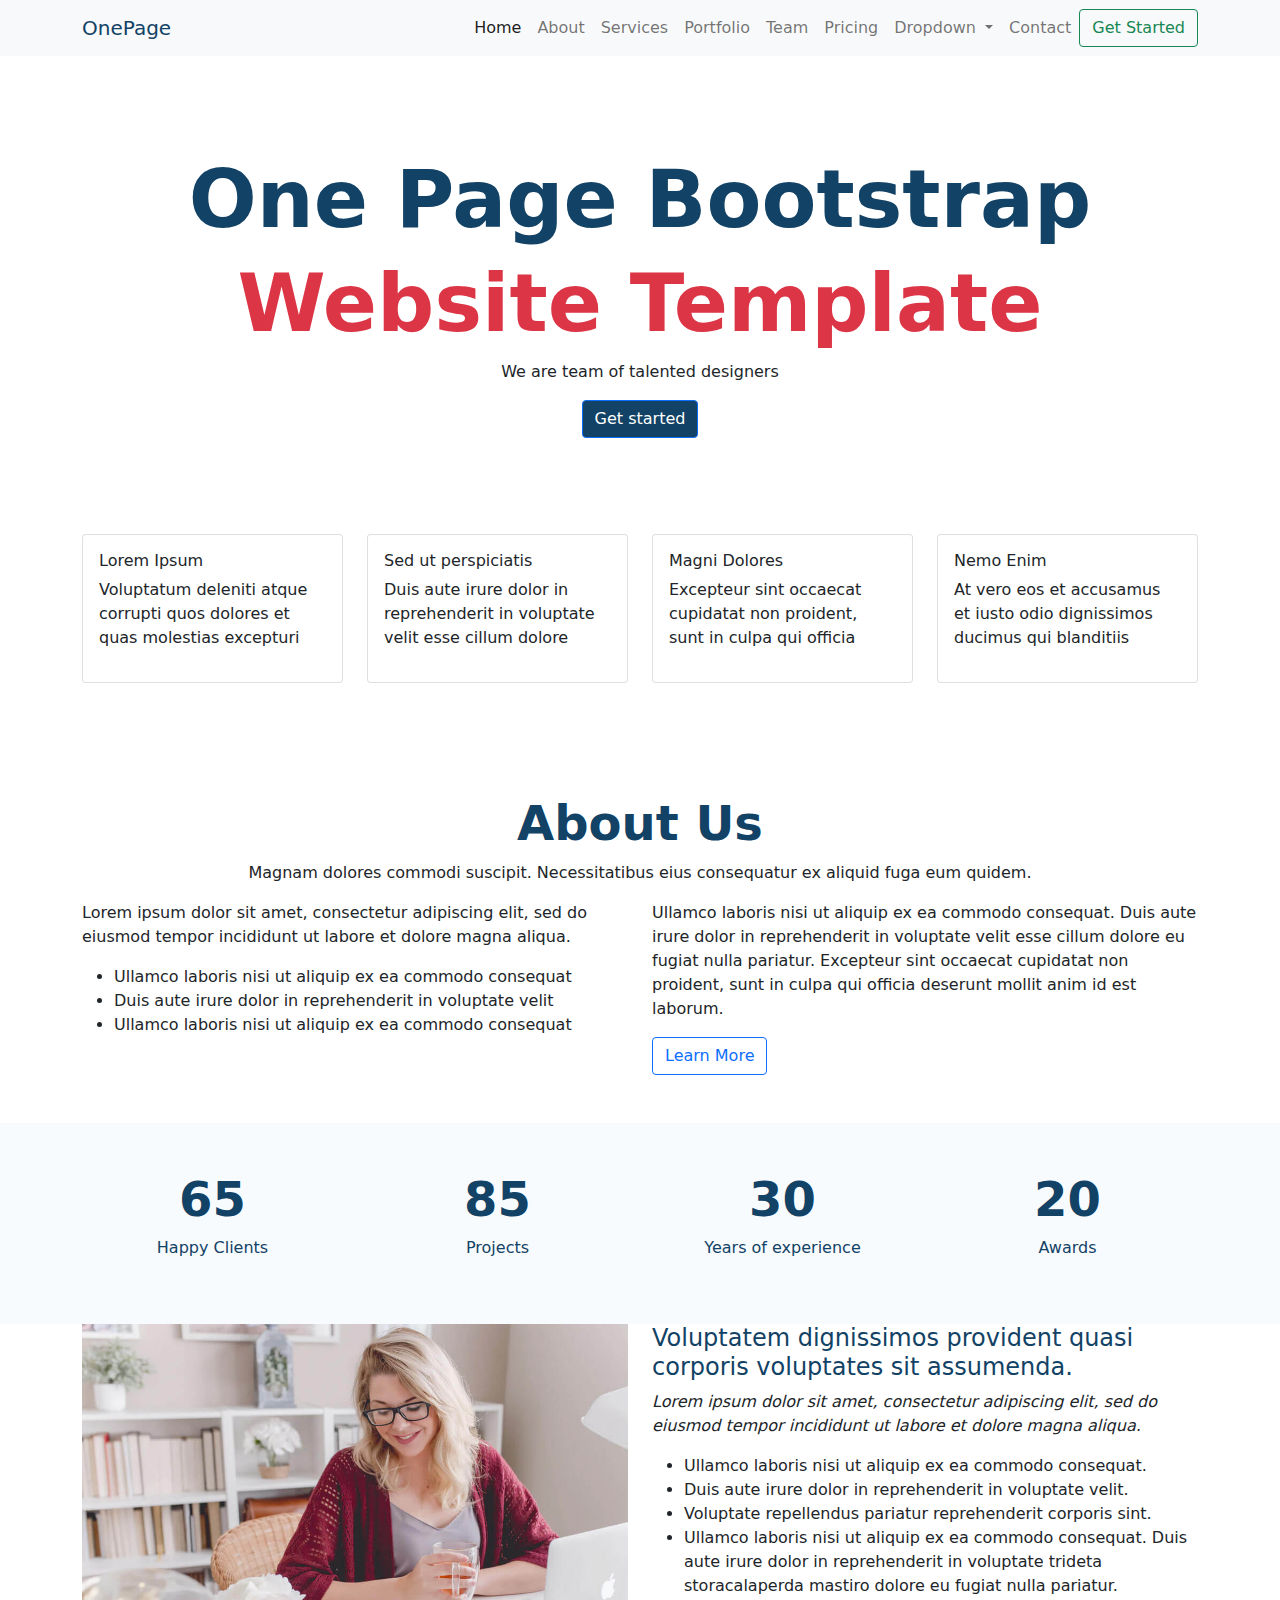
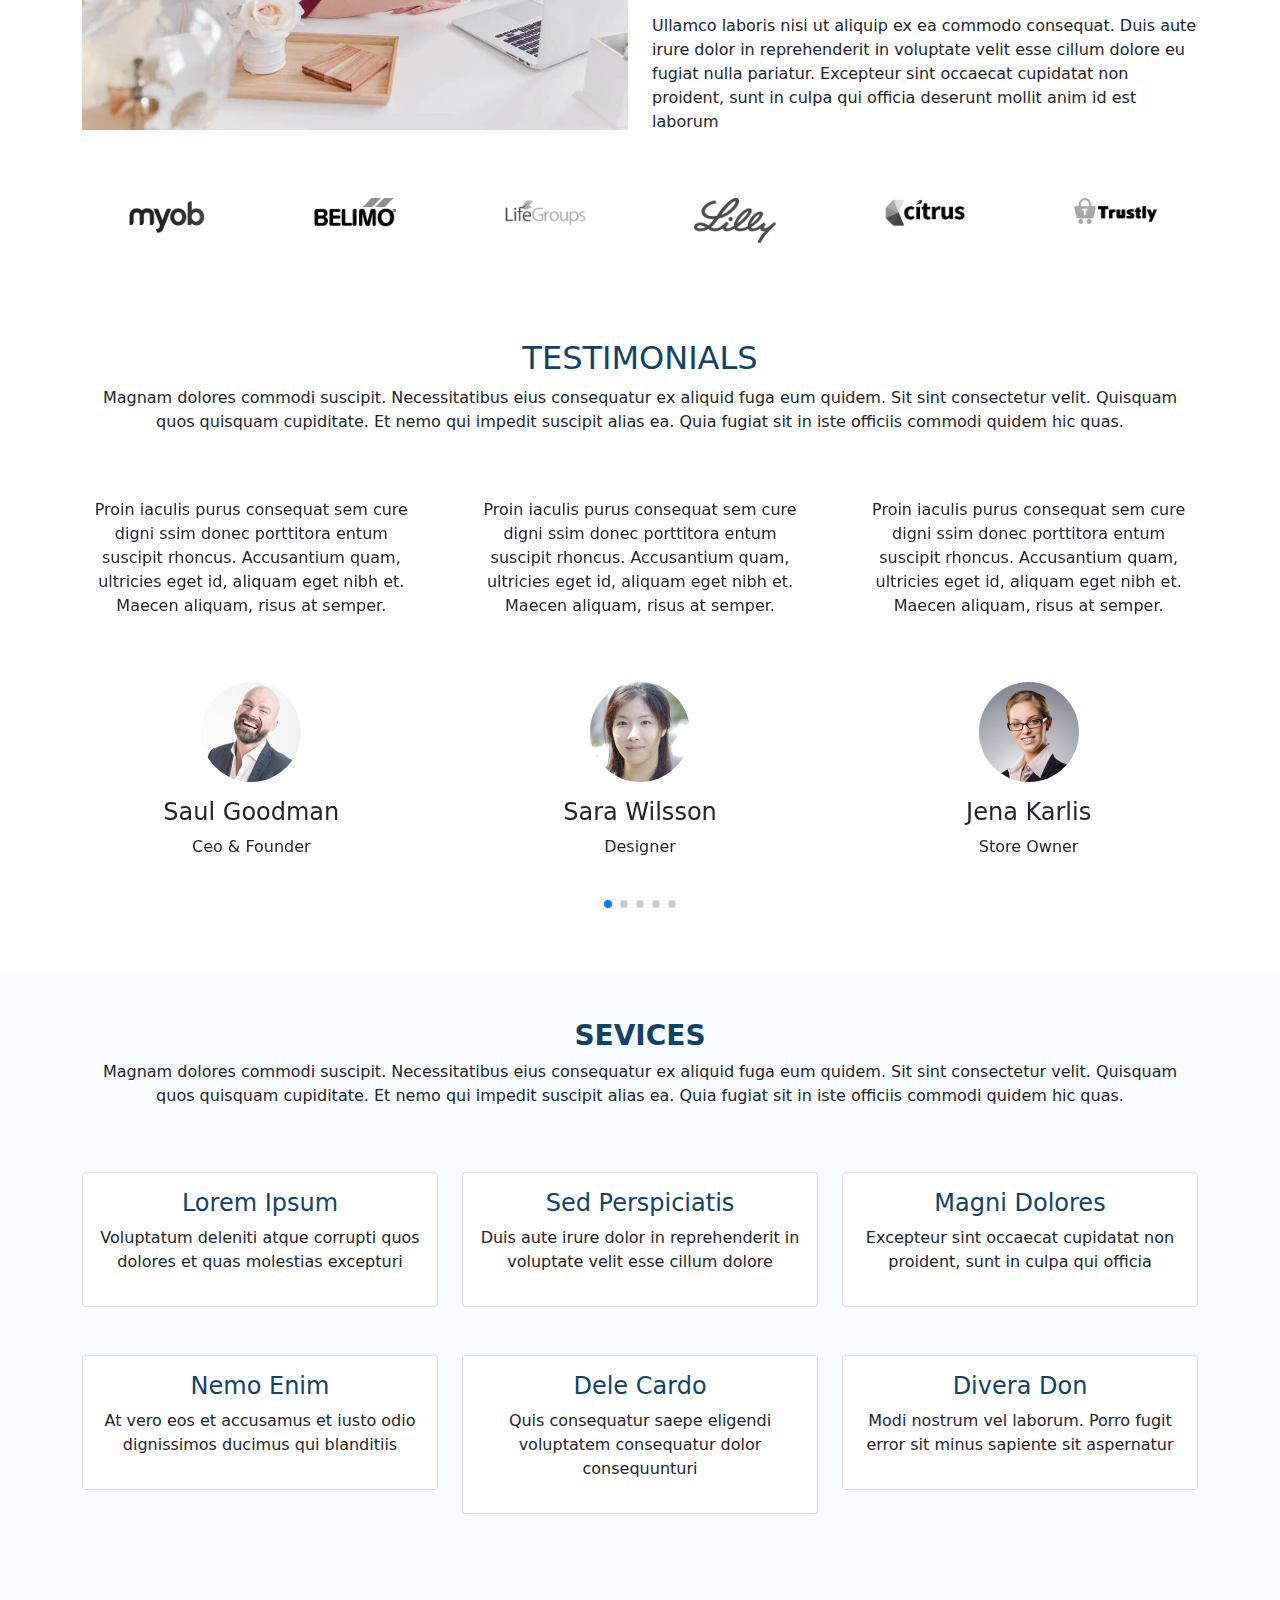
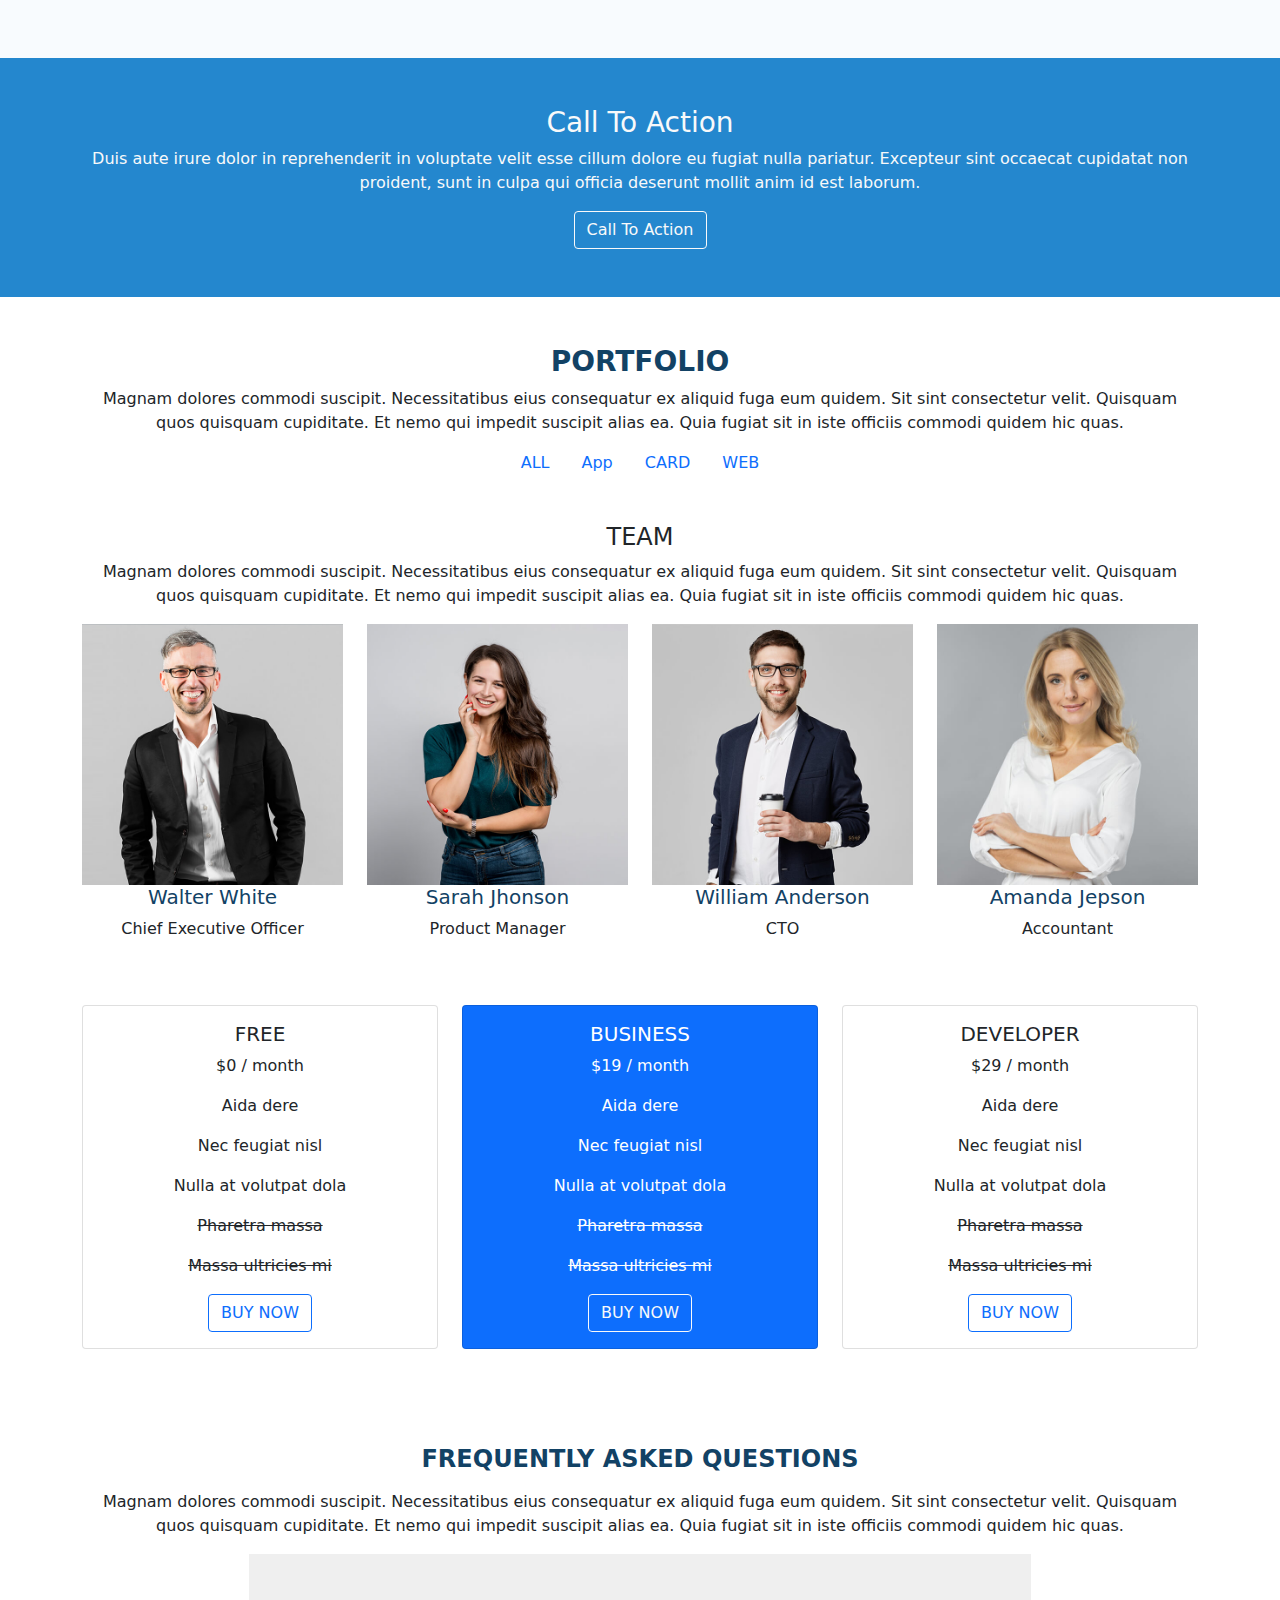
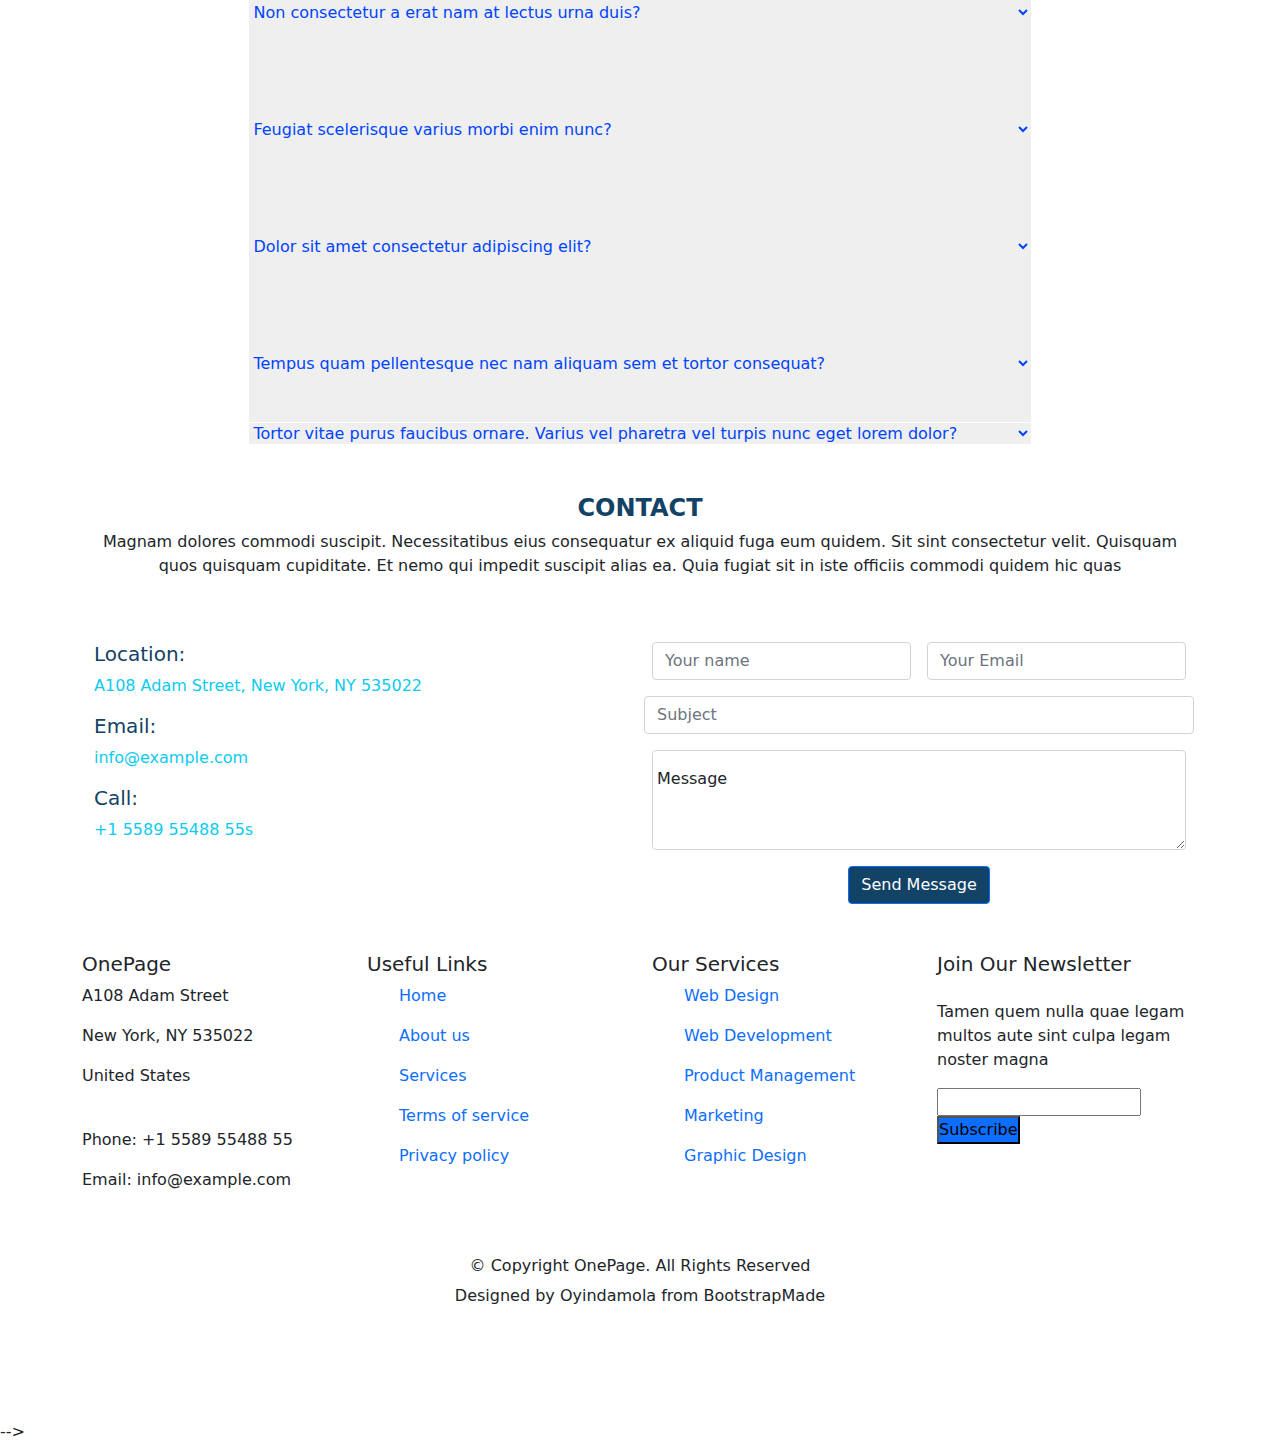
==== commit c1b1fc65: "chng" ====
--- a/index.html
+++ b/index.html
@@ -640,7 +640,7 @@
     </div>
   </section>
     <script src="js/bootstrap.js"></script>
-    <script src="https://unpkg.com/swiper/swiper-bundle.min.js"></script>
+    <!-- <script src="https://unpkg.com/swiper/swiper-bundle.min.js"></script>
 
     <!-- Initialize Swiper -->
     <script>
@@ -652,6 +652,35 @@
           clickable: true,
         },
       });
+    </script> -->
+    
+    <!-- Swiper JS -->
+    <script src="https://unpkg.com/swiper/swiper-bundle.min.js"></script>
+
+    <!-- Initialize Swiper -->
+    <script>
+      var swiper = new Swiper(".mySwiper", {
+        slidesPerView: 1,
+        spaceBetween: 10,
+        pagination: {
+          el: ".swiper-pagination",
+          clickable: true,
+        },
+        breakpoints: {
+          640: {
+            slidesPerView: 2,
+            spaceBetween: 20,
+          },
+          768: {
+            slidesPerView: 2,
+            spaceBetween: 40,
+          },
+          1024: {
+            slidesPerView: 3,
+            spaceBetween: 50,
+          },
+        },
+      });
     </script>
 </body>
 </html>